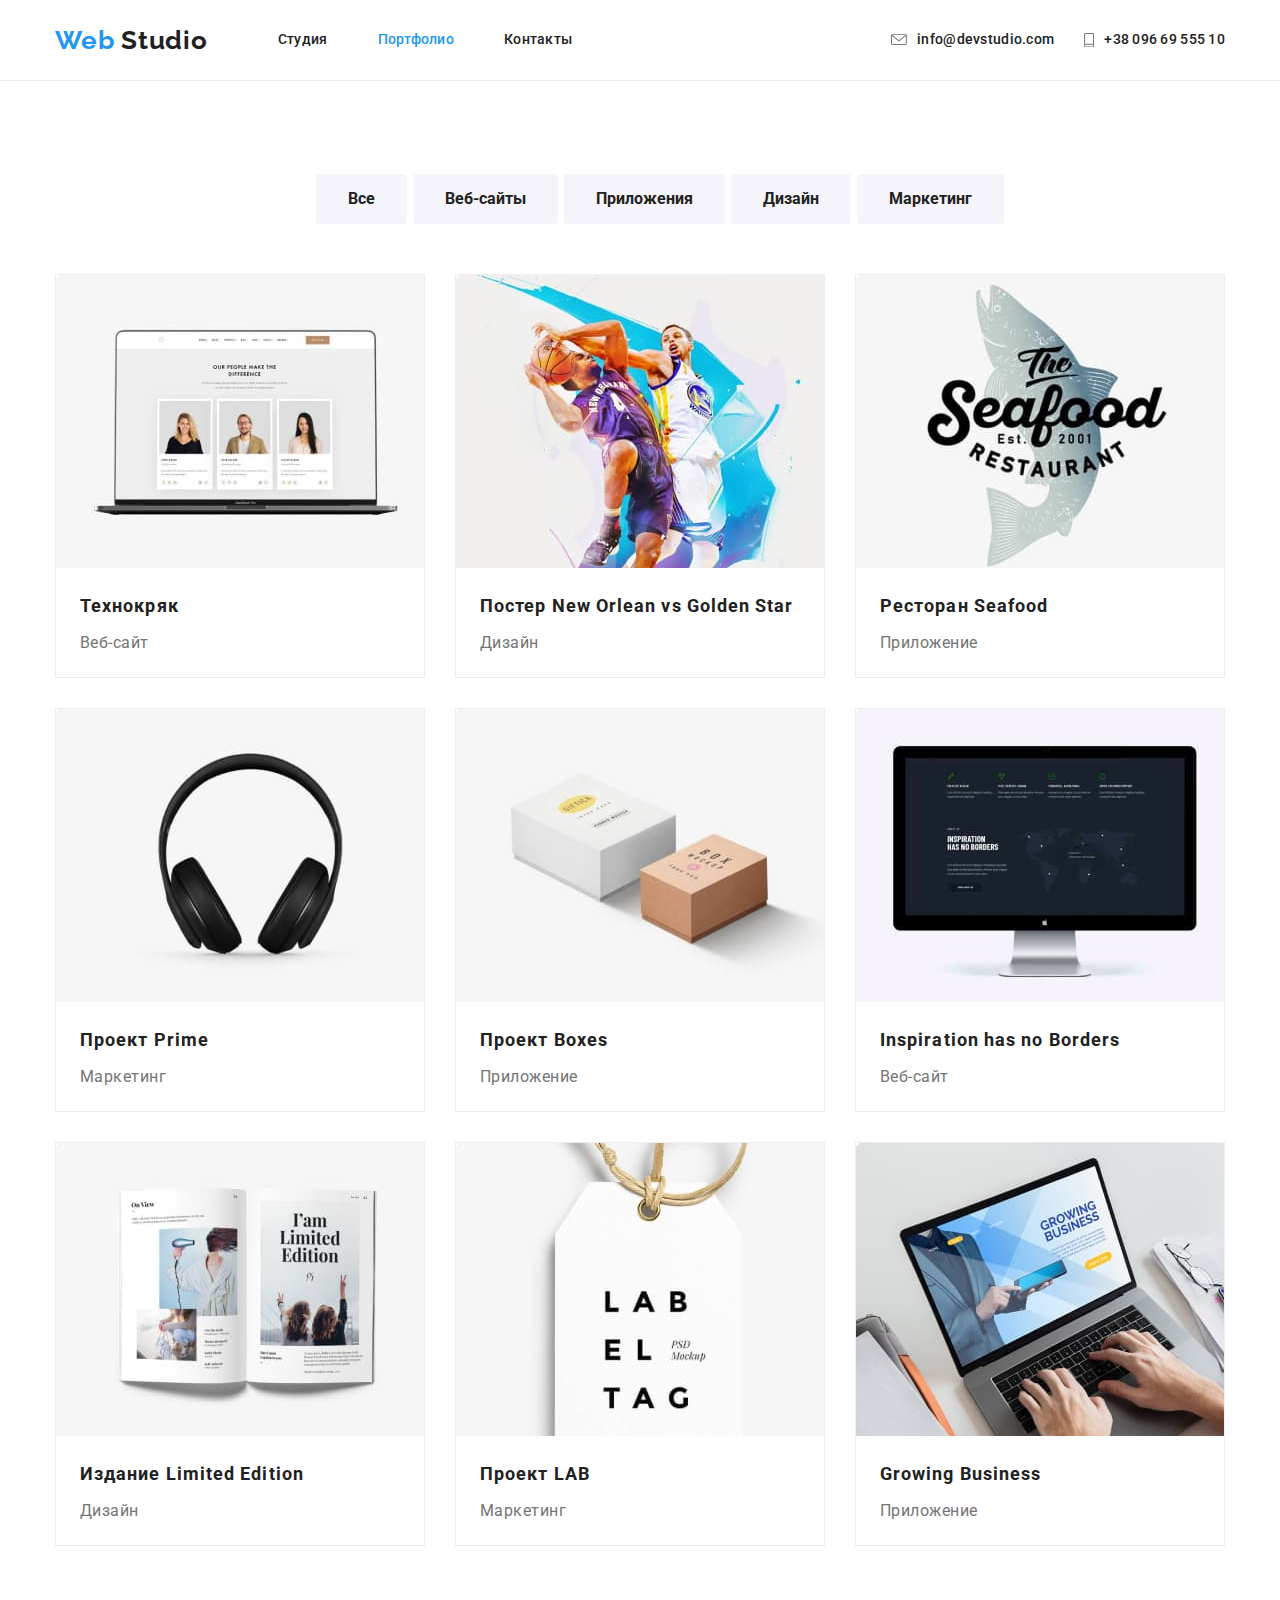
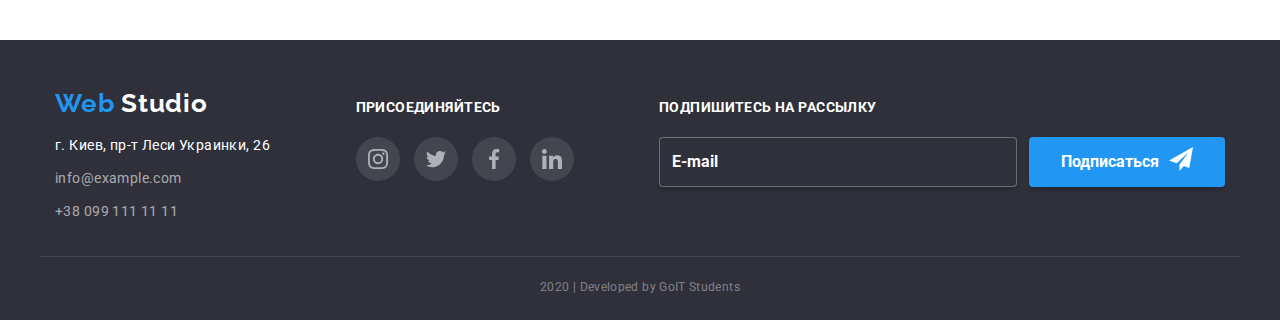
==== portfolio.html @ 6700b3bb "cloned" ====
<!DOCTYPE html>
<html lang="en">
  <head>
    <meta charset="UTF-8" />
    <meta name="viewport" content="width=device-width, initial-scale=1.0" />
    <title>Web Studio</title>
    <link
      rel="stylesheet"
      href="https://cdnjs.cloudflare.com/ajax/libs/modern-normalize/0.6.0/modern-normalize.min.css"
    />
    <link
      href="https://fonts.googleapis.com/css2?family=Raleway:wght@700&family=Roboto:wght@400;500;700;900&display=swap"
      rel="stylesheet"
    />
    <link rel="stylesheet" href="./css/style.css" />
  </head>

  <body>
    <!-- HEADDER -->

    <header class="header">
      <div class="container">
        <nav class="navigation">
          <a class="logo" href="./index.html"
            >Web&nbsp;<span class="logo logo--black">Studio</span></a
          >
          <ul class="navigation__list">
            <li class="navigation__item">
              <a class="navigation__ref" href="./index.html">Студия</a>
            </li>
            <li class="navigation__item">
              <a
                class="navigation__ref navigation__ref--active"
                href="./portfolio.html"
                >Портфолио</a
              >
            </li>
            <li class="navigation__item">
              <a class="navigation__ref" href="">Контакты</a>
            </li>
          </ul>
        </nav>
        <section class="contacts">
          <h2 class="contacts__title">Контакты</h2>
          <ul class="contacts__list">
            <li class="contacts__item">
              <a href="mailto:info@devstudio.com" class="contacts__ref">
                <svg class="contacts__svg" width="16" height="11.2">
                  <use href="./images/sprite.svg#mail"></use>
                </svg>
                info@devstudio.com</a
              >
            </li>
            <li class="contacts__item">
              <a href="tel:+380966955510" class="contacts__ref">
                <svg class="contacts__svg" width="10" height="14.94">
                  <use href="./images/sprite.svg#tel"></use>
                </svg>
                +38 096 69 555 10
              </a>
            </li>
          </ul>
        </section>
      </div>
    </header>

    <!-- FILTER-->
    <section class="filter">
      <h2 class="filter__title">Фильтр</h2>
      <div class="container">
        <ul class="filter__list">
          <li class="filter__button">
            <button class="button button--filter" type="button">Все</button>
          </li>
          <li class="filter__button">
            <button class="button button--filter" type="button">
              Веб-сайты
            </button>
          </li>
          <li class="filter__button">
            <button class="button button--filter" type="button">
              Приложения
            </button>
          </li>
          <li class="filter__button">
            <button class="button button--filter" type="button">
              Дизайн
            </button>
          </li>
          <li class="filter__button">
            <button class="button button--filter" type="button">
              Маркетинг
            </button>
          </li>
        </ul>
      </div>
    </section>

    <!-- PORTFOLIO-->
    <section class="works">
      <div class="container container--works">
        <ul class="works__list">
          <li class="works__item works__item--01">
            <a href="" class="works__ref">
              <h3 class="works__title">Технокряк</h3>
              <p class="works__belonging">Веб-сайт</p>
            </a>
          </li>
          <li class="works__item works__item--02">
            <a href="" class="works__ref">
              <h3 class="works__title">Постер New Orlean vs Golden Star</h3>
              <p class="works__belonging">Дизайн</p>
            </a>
          </li>
          <li class="works__item works__item--03">
            <a href="" class="works__ref">
              <h3 class="works__title">Ресторан Seafood</h3>
              <p class="works__belonging">Приложение</p>
            </a>
          </li>
          <li class="works__item works__item--04">
            <a href="" class="works__ref">
              <h3 class="works__title">Проект Prime</h3>
              <p class="works__belonging">Маркетинг</p>
            </a>
          </li>
          <li class="works__item works__item--05">
            <a href="" class="works__ref">
              <h3 class="works__title">Проект Boxes</h3>
              <p class="works__belonging">Приложение</p>
            </a>
          </li>
          <li class="works__item works__item--06">
            <a href="" class="works__ref">
              <h3 class="works__title">Inspiration has no Borders</h3>
              <p class="works__belonging">Веб-сайт</p>
            </a>
          </li>
          <li class="works__item works__item--07">
            <a href="" class="works__ref">
              <h3 class="works__title">Издание Limited Edition</h3>
              <p class="works__belonging">Дизайн</p>
            </a>
          </li>
          <li class="works__item works__item--08">
            <a href="" class="works__ref">
              <h3 class="works__title">Проект LAB</h3>
              <p class="works__belonging">Маркетинг</p>
            </a>
          </li>
          <li class="works__item works__item--09">
            <a href="" class="works__ref">
              <h3 class="works__title">Growing Business</h3>
              <p class="works__belonging">Приложение</p>
            </a>
          </li>
        </ul>
      </div>
    </section>
    <!-- FOOTER -->
    <footer class="footer">
      <div class="container container--horizontal">
        <div class="adress">
          <a class="logo logo--footer" href="./index.html"
            >Web&nbsp;<span class="logo logo--white">Studio</span></a
          >
          <address class="adress__adress">
            г. Киев, пр-т Леси Украинки, 26 <br />
            <span class="adress__adress adress__adress--transparend">
              info@example.com<br />
              +38 099 111 11 11
            </span>
          </address>
        </div>
        <div class="join">
          <p class="join__text">присоединяйтесь</p>
          <ul class="social-list">
            <li class="social-list__item social-list__item--tranparend">
              <!-- instagram -->

              <a class="social-list__ref" href="">
                <svg class="social-list__svg" width="20" height="20">
                  <use href="./images/sprite.svg#instagram"></use>
                </svg>
              </a>
            </li>
            <li class="social-list__item social-list__item--tranparend">
              <!-- twitter -->

              <a class="social-list__ref" href="">
                <svg class="social-list__svg" width="20" height="20">
                  <use href="./images/sprite.svg#twitter"></use>
                </svg>
              </a>
            </li>

            <li class="social-list__item social-list__item--tranparend">
              <!-- facebook -->

              <a class="social-list__ref" href="">
                <svg class="social-list__svg" width="20" height="20">
                  <use href="./images/sprite.svg#facebook"></use>
                </svg>
              </a>
            </li>
            <li class="social-list__item social-list__item--tranparend">
              <!-- linked in -->

              <a class="social-list__ref" href="">
                <svg class="social-list__svg" width="20" height="20">
                  <use href="./images/sprite.svg#linkedin"></use>
                </svg>
              </a>
            </li>
          </ul>
        </div>
        <div class="sign">
          <p class="sign__text">Подпишитесь на рассылку</p>
          <div class="sign__buttons">
            <a class="button sign__email" href="">E-mail</a>
            <a class="button sign__button" href=""
              >Подписаться
              <svg class="sign__svg" height="24" width="24">
                <use href="./images/sprite.svg#iconsend"></use>
              </svg>
            </a>
          </div>
        </div>
      </div>
      <p class="copyright">2020 | Developed by GoIT Students</p>
    </footer>
  </body>
</html>
---- css/style.css ----
:root {
  --primary-text-color: #757575;
  --title-text-color: #212121;
  --accent-color: #2196f3;
  --primary-white-color: #ffffff;
  --primary-logo-color: #afb1b8;
  --headder-border: #ececec;
  --grey-svg-color: #f5f4fa;
  --doing-subtitle: rgba(47, 48, 58, 0.8);
  --footer-color: #2f303a;
  --footer-social: rgba(255, 255, 255, 0.1);
  --copyright-text-color: rgba(255, 255, 255, 0.4);
  --works--border: #eeeeee;
}

html {
  box-sizing: border-box;
}

*,
*::before,
*::after {
  box-sizing: inherit;
}
body {
  font-family: Roboto, sans-serif;
}

.logo {
  display: inline-block;
  color: var(--accent-color);
  font-family: Raleway;
  font-weight: bold;
  font-size: 26px;
  line-height: 1.19;
  text-decoration: none;
  letter-spacing: 0.03em;
}
.logo:hover,
.logo:focus {
  color: var(--accent-color);
}
.logo--black {
  color: var(--title-text-color);
}
.navigation {
  display: flex;
  align-items: center;
}
.navigation__list {
  display: flex;
  list-style: none;
  margin: 0 0 0 70px;
  padding: 0;
}
.navigation__item:not(:last-child) {
  margin-right: 50px;
}
.navigation__ref {
  display: block;
  height: 80px;
  padding: 32px 0;

  font-family: Roboto;
  font-weight: 500;
  font-size: 14px;
  line-height: 1.14;
  letter-spacing: 0.02em;

  color: var(--title-text-color);
  text-decoration: none;
}
.navigation__ref:hover,
.navigation__ref:focus {
  color: var(--accent-color);
}

.navigation__ref:hover .navigation__item:after,
.navigation__ref:focus:after {
  border-bottom: 4px solid var(--accent-color);
}

.navigation__ref--active {
  color: var(--accent-color);
}
.contacts__title {
  display: none;
}
.contacts__list {
  list-style: none;
  display: flex;
  margin: 0;
  margin-left: auto;
  padding: 0;
}

.contacts__ref {
  display: flex;
  align-items: center;

  font-family: Roboto;
  font-weight: 500;
  font-size: 14px;
  line-height: 1.14;
  letter-spacing: 0.02em;

  color: var(--primary-text-color);

  text-decoration: none;
  color: var(--title-text-color);
}
.contacts__item:not(:last-child) {
  margin-right: 30px;
}
.contacts__ref:hover,
.contacts__ref:focus {
  color: var(--accent-color);
}
.contacts__svg {
  margin-right: 10px;

  --color3: var(--primary-text-color);
  --color5: var(--primary-text-color);
}

.contacts__ref:hover .contacts__svg,
.contacts__ref:focus .contacts__svg {
  --color3: var(--accent-color);
  --color5: var(--accent-color);
}

.container {
  margin-left: auto;
  margin-right: auto;
  width: 1200px;
  display: flex;
  align-items: center;
  justify-content: space-between;
  padding-left: 15px;
  padding-right: 15px;
}
header {
  border-bottom: 1px solid var(--headder-border);
}
.hero__title {
  display: block;
  margin: 0 0 30px 0;
  padding: 0;
  width: 696px;

  font-family: Roboto;
  font-weight: 900;
  font-size: 44px;
  line-height: 1.37;

  text-align: center;
  letter-spacing: 0.06em;
  text-transform: uppercase;

  color: var(--primary-white-color);
}
.hero {
  margin-left: auto;
  margin-right: auto;
  max-width: 1600px;
  height: 600px;

  background-image: linear-gradient(
      rgba(47, 48, 58, 0.8),
      rgba(47, 48, 58, 0.8)
    ),
    url('../images/Headerimg.jpg');
  background-color: rgba(47, 48, 58, 0.8);

  background-repeat: no-repeat;
  padding-top: 200px;
  padding-bottom: 200px;
}
.container--hero {
  flex-direction: column;
}
.button {
  display: block;
  height: 50px;
  /* margin-top: 38px; */
  padding: 10px 32px;

  font-family: Roboto;
  font-weight: bold;
  font-size: 16px;
  line-height: 1.9;
  text-decoration: none;
  color: var(--primary-white-color);

  background-color: var(--accent-color);
  box-shadow: 0px 4px 4px rgba(0, 0, 0, 0.15);
  border-radius: 4px;
}
.button:hover,
.button:focus {
  color: var(--accent-color);
  background-color: var(--primary-white-color);
}
/* advantages */

.advantages__heading {
  display: none;
}
.advantages__list {
  display: flex;
  margin: 0;
  padding: 94px 0;

  border-bottom: 1px solid var(--headder-border);

  list-style: none;
}
.advantages__item {
  margin: 0;
  padding: 0;
}

.advantages__svg-container {
  display: flex;
  align-items: center;
  justify-content: center;
  height: 120px;
  margin-bottom: 30px;

  background-color: var(--grey-svg-color);

  border-radius: 4px;
}
.advantages__title {
  margin: 0 0 10px 0;
  width: 270px;

  font-weight: 700;
  font-size: 14px;
  line-height: 1.14;
  letter-spacing: 0.03em;
  text-transform: uppercase;

  color: var(--title-text-color);
}

.advantages__text {
  margin: 0;
  width: 270px;

  font-weight: 400;
  font-size: 14px;
  line-height: 1.71;
  letter-spacing: 0.03em;

  color: var(--primary-text-color);
}
.advantages__item:not(:last-child) {
  margin-right: 30px;
}
.doing__title {
  margin: 0 0 50px;

  text-align: center;
  font-weight: 700;
  font-size: 36px;
  line-height: 1.17;
  letter-spacing: 0.03em;
}
.doing__list {
  display: flex;
  width: 1170px;
  align-items: center;
  justify-content: space-between;

  margin: 0;
  padding: 0;

  list-style: none;
}
.doing__subtitle {
  width: 370px;
  height: 70px;
  display: block;
  padding: 27px 0;
  position: relative;
  z-index: 1;
  /* не знаю почему -73. Вроде должно быть 70, но так вылазит картинка */
  margin: -73px 0 0 0;

  text-align: center;
  font-weight: bold;
  font-size: 14px;
  line-height: 1.14;
  letter-spacing: 0.03em;
  text-transform: uppercase;

  color: var(--primary-white-color);
  background-color: var(--doing-subtitle);

  /* border-radius: 0px 0px 4px 4px; */
}
.doing__ref {
  text-decoration: none;
}
.doing {
  padding: 94px 0;
}

/* .doing__img {
   border-radius: 4px; 
} */

.container--doing {
  display: flex;
  flex-direction: column;
}

/* OUR TEAM */

.container--our-team {
  flex-direction: column;
  padding: 94px 0;
}
.our-team__title {
  margin-top: 0;
  margin-bottom: 50px;

  font-weight: 700;
  font-size: 36px;
  line-height: 1.17;
  text-align: center;
  letter-spacing: 0.03em;

  color: var(--title-text-color);
}

.our-team {
  background-color: var(--grey-svg-color);
}
.our-team__card {
  padding: 30px 32px 24px 32px;

  background: var(--primary-white-color);

  box-shadow: 0px 2px 1px rgba(0, 0, 0, 0.2), 0px 1px 1px rgba(0, 0, 0, 0.14),
    0px 1px 3px rgba(0, 0, 0, 0.12);
  border-radius: 0 0 4px 4px;
}

.our-team__list {
  width: 1170px;
  display: flex;
  flex-direction: row;
  align-items: center;
  justify-content: space-between;

  list-style: none;
  margin: 0;
  padding: 0;
}

.our-team__member:before {
  content: '';
  display: block;
  width: 270px;
  height: 260px;

  border-radius: 4px 4px 0px 0px;

  box-shadow: 0px 2px 1px rgba(0, 0, 0, 0.2), 0px 1px 1px rgba(0, 0, 0, 0.14),
    0px 1px 3px rgba(0, 0, 0, 0.12);
}

.our-team__member--01:before {
  background-image: url('../images/johnSmith.jpg');
}
.our-team__member--02:before {
  background-image: url('../images/martaSteward.jpg');
}
.our-team__member--03:before {
  background-image: url('../images/robertJakis.jpg');
}
.our-team__member--04:before {
  background-image: url('../images/martinDoe.jpg');
}

.our-team__name {
  margin: 0 0 10px 0;

  font-weight: 500;
  font-size: 16px;
  line-height: 1.19;

  text-align: center;
  letter-spacing: 0.03em;

  color: var(--title-text-color);
}
.our-team__profession {
  margin: 0 0 16px 0;
  padding: 0;
  text-align: center;

  font-weight: normal;
  font-size: 16px;
  line-height: 1.19;

  letter-spacing: 0.03em;

  color: var(--primary-text-color);
}
.social-list {
  padding: 0;
  margin: 0;
  text-align: center;
}

.social-list__svg {
  --color1: var(--primary-logo-color);
}

.social-list__item {
  display: inline-flex;
  justify-content: center;
  align-items: center;
  height: 44px;
  width: 44px;
  border-radius: 50%;
}
.social-list__item:not(:last-child) {
  margin-right: 10px;
}
.social-list__ref {
  display: inline-flex;
  justify-content: center;
  align-items: center;
}

.social-list__item:hover,
.social-list__item:focus {
  background-color: var(--accent-color);
}
.social-list__item:hover .social-list__svg,
.social-list__item:focus .social-list__svg {
  --color1: var(--primary-white-color);
}

/* CLIENTS */

.clients__container {
  flex-direction: column;
  padding: 94px 0;
}
.clients-title {
  margin: 0 0 50px 0;

  font-weight: 700;
  font-size: 36px;
  line-height: 1.17;

  letter-spacing: 0.03em;

  color: var(--title-text-color);
}
.clients__list {
  width: 1170px;
  display: flex;
  list-style: none;
  flex-direction: row;
  justify-content: space-between;
  margin: 0;
  padding-left: 0;
}
.clients__item {
  display: flex;
  justify-content: center;
  align-items: center;
  width: 170px;
  height: 90px;

  cursor: pointer;

  border: 1px solid var(--grey-svg-color);
  border-radius: 4px;
}
.clients__svg {
  --color1: var(--primary-logo-color);
  position: center;
}

.clients__item:hover,
.clients__item:focus {
  border: 1px solid var(--accent-color);
}
.clients__item:hover .clients__svg,
.clients__item:focus .clients__svg {
  --color1: var(--accent-color);
}

/* FOOTER */

.footer {
  padding-top: 48px;
  padding-bottom: 21px;
  background-color: var(--footer-color);
}
.logo--footer {
  margin-bottom: 10px;
}
.logo--white {
  color: var(--primary-white-color);
}
.adress__adress {
  font-style: normal;
  font-weight: 400;
  font-size: 14px;
  line-height: 2.36;

  letter-spacing: 0.03em;

  color: var(--primary-white-color);
}

.adress__adress--transparend {
  font-weight: normal;
  font-size: 14px;
  line-height: 1.71;

  letter-spacing: 0.03em;

  color: rgba(255, 255, 255, 0.6);
}

.container--horizontal {
  align-items: baseline;
}
.join__text {
  margin: 0 0 21px 0;
  font-weight: 700;
  font-size: 14px;
  line-height: 1.14;
  letter-spacing: 0.03em;
  text-transform: uppercase;

  color: var(--primary-white-color);
}
.social-list__item--tranparend {
  background-color: var(--footer-social);
}
.social-list__item--tranparend:not(:last-child) {
  margin-right: 10px;
}
.sign__buttons {
  display: flex;
}
.sign__text {
  margin: 0 0 21px 0;
  font-weight: 700;
  font-size: 14px;
  line-height: 1.14;
  letter-spacing: 0.03em;
  text-transform: uppercase;

  color: var(--primary-white-color);
}
.sign__email {
  display: flex;
  align-items: center;
  margin: 0 12px 0 0;
  padding: 18px 12px;

  width: 358px;
  height: 50px;

  border: 1px solid rgba(255, 255, 255, 0.3);

  box-shadow: 0px 4px 4px rgba(0, 0, 0, 0.15);
  border-radius: 4px;
  background-color: var(--footer-color);
}
.sign__button {
  display: flex;
  margin: 0;
}
.sign__svg {
  margin-left: 10px;
}
.sign__button:hover .sign__svg {
  --color4: var(--accent-color);
}
.container--horizontal {
  padding-bottom: 28px;
  border-bottom: 1px solid var(--footer-social);
}
.copyright {
  margin: 18px 0 0 0;
  font-weight: 400;
  font-size: 12px;
  line-height: 2;

  text-align: center;
  letter-spacing: 0.03em;

  color: var(--copyright-text-color);
}

/* <!-- FILTER--> */

.filter__title {
  display: none;
}

.filter__list {
  display: flex;
  list-style: none;
  justify-content: center;
  width: 1170px;
  margin: 0;
  padding-top: 93px;
  padding-bottom: 50px;
}
.button--filter {
  margin-top: 0;

  cursor: pointer;

  color: var(--title-text-color);
  border: 0;
  background: var(--grey-svg-color);
  box-shadow: none;
}

.filter__button:not(:last-child) {
  margin-right: 6px;
}

.button--filter:hover,
.button--filter:focus {
  color: var(--primary-white-color);
  background: var(--accent-color);
  box-shadow: 0px 2px 2px rgba(0, 0, 0, 0.12), 0px 1px 2px rgba(0, 0, 0, 0.08),
    0px 3px 1px rgba(0, 0, 0, 0.1);
}

/* <!-- PORTFOLIO--> */
/* .works {
} */
/* .container--works {
} */
.works__list {
  padding-bottom: 94px;
  padding-left: 0;
  margin: 0;
  width: 1170;
  list-style: none;
  display: flex;
  flex-wrap: wrap;
  justify-content: space-between;
  align-items: center;
}
/* .works__item {
} */
.works__item:before {
  content: '';
  display: block;
  width: 370px;
  height: 294px;
  position: center;

  border-left: 1px solid var(--works--border);
  border-right: 1px solid var(--works--border);
  border-top: 1px solid var(--works--border);
}
.works__item:hover,
.works__item:focus {
  box-shadow: 1px 4px 6px rgba(0, 0, 0, 0.16), 0px 4px 4px rgba(0, 0, 0, 0.06),
    0px 1px 1px rgba(0, 0, 0, 0.12);
}
.works__item--01:before {
  background-image: url('../images/pic01.jpg');
}
.works__item--02:before {
  background-image: url('../images/pic02.jpg');
}
.works__item--03:before {
  background-image: url('../images/pic03.jpg');
}
.works__item--04:before {
  background-image: url('../images/pic04.jpg');
}
.works__item--05:before {
  background-image: url('../images/pic05.jpg');
}
.works__item--06:before {
  background-image: url('../images/pic06.jpg');
}
.works__item--07:before {
  background-image: url('../images/pic07.jpg');
}
.works__item--08:before {
  background-image: url('../images/pic08.jpg');
}
.works__item--09:before {
  background-image: url('../images/pic09.jpg');
}
.works__item:nth-child(-n + 6) {
  margin-bottom: 30px;
}
.works__ref {
  display: block;
  padding: 20px 24px;
  width: 370px;
  height: 110px;
  text-decoration: none;
  background: var(--primary-white-color);
  border-left: 1px solid var(--works--border);
  border-right: 1px solid var(--works--border);
  border-bottom: 1px solid var(--works--border);
}

.works__title {
  margin: 0 0 4px 0;
  padding: 0;
  font-weight: 700;
  font-size: 18px;
  line-height: 2;

  letter-spacing: 0.06em;

  color: var(--title-text-color);
}

.works__belonging {
  margin: 0;
  padding: 0;
  font-weight: 400;
  font-size: 16px;
  line-height: 1.87;

  letter-spacing: 0.03em;

  color: var(--primary-text-color);
}
.visually-hidden {
  position: absolute;
  width: 1px;
  height: 1px;
  margin: -1px;
  border: 0px;
  padding: 0px;
  clip: rect(0 0 0 0);
  overflow: hidden;
}
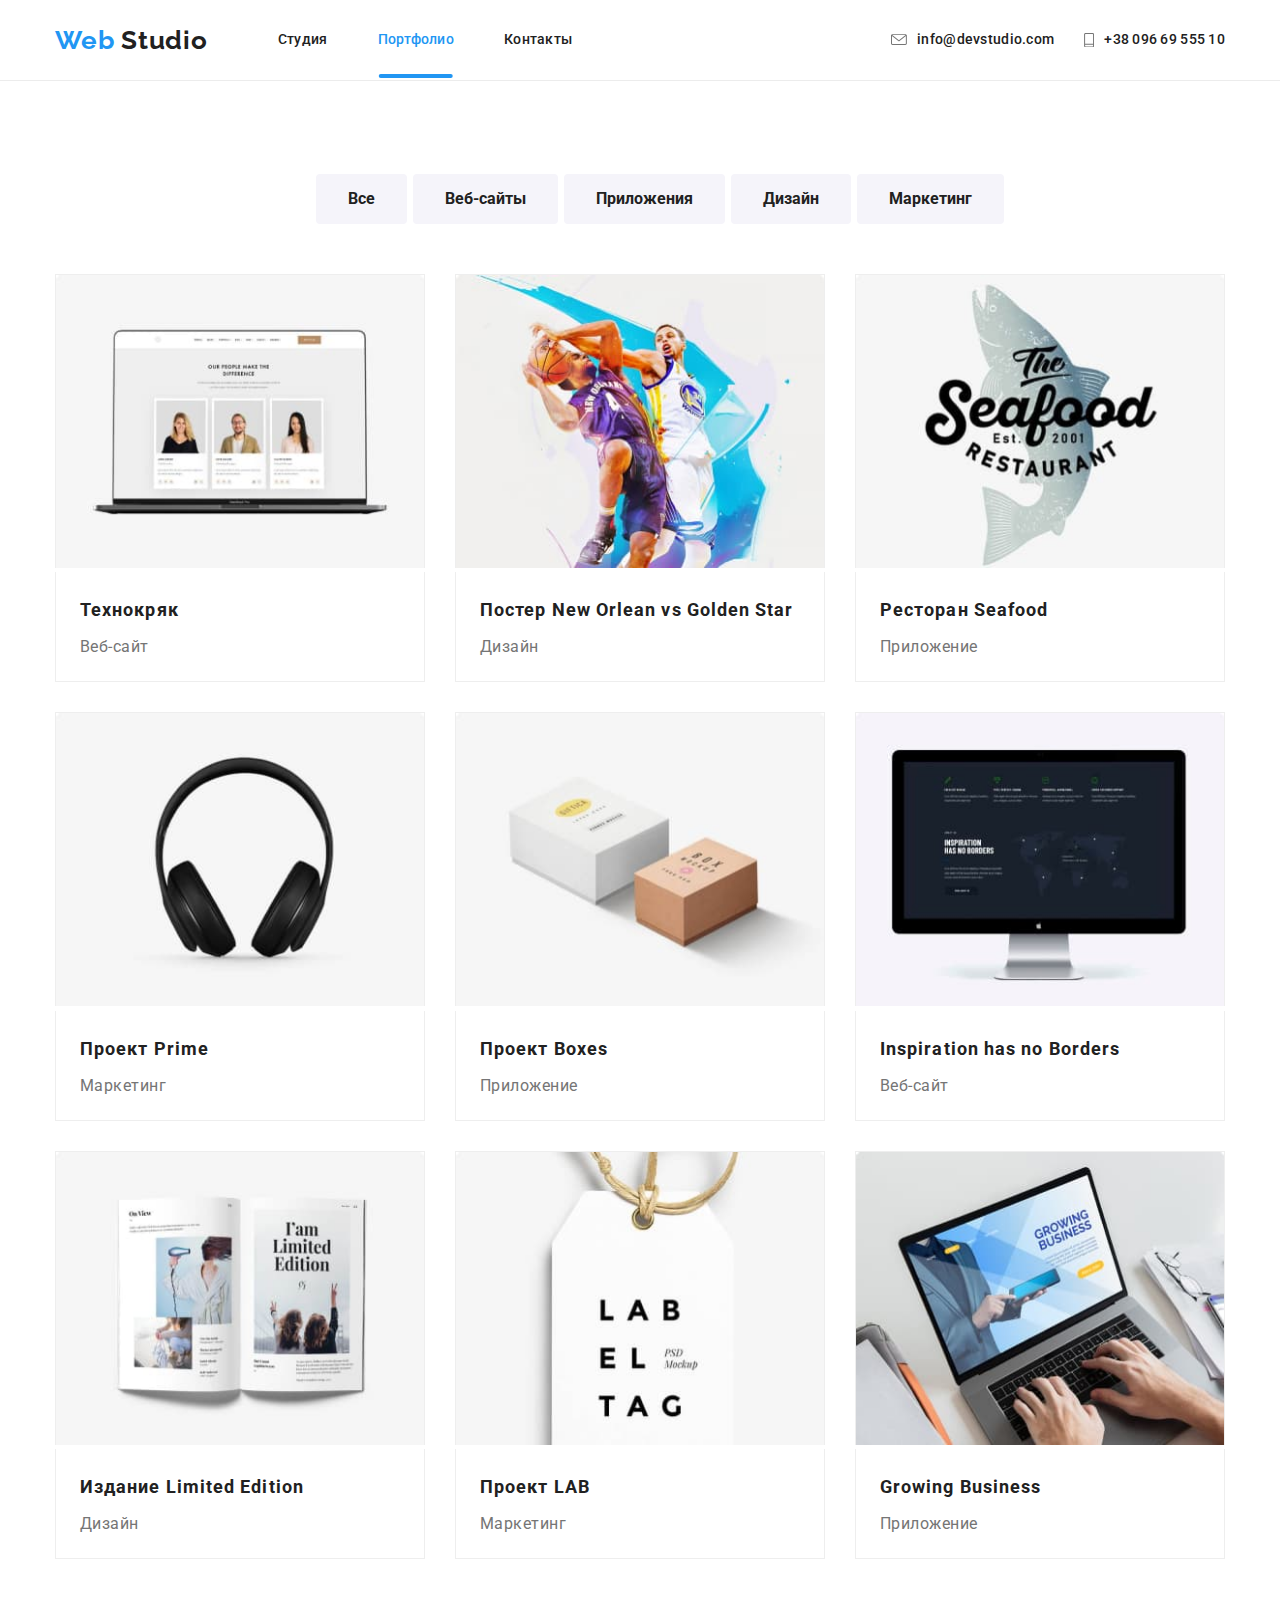
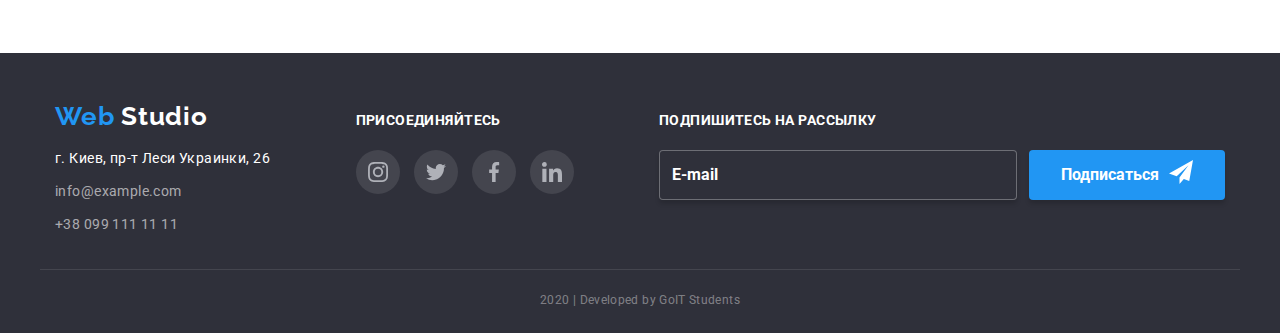
==== commit 24e8258b: "animation added" ====
--- a/portfolio.html
+++ b/portfolio.html
@@ -101,54 +101,180 @@
       <div class="container container--works">
         <ul class="works__list">
           <li class="works__item works__item--01">
+            <div class="works__overlay">
+              <img
+                class="works__picture"
+                width="370"
+                height="294"
+                src="./images/pic01.jpg"
+                alt="Ноутбук"
+              />
+              <p class="works__overlay--text">
+                Технокряк это современная площадка распространения коронавируса.
+                Компании используют эту платформу для цифрового шпионажа и атак
+                на защищённые сервера конкурентов.
+              </p>
+            </div>
             <a href="" class="works__ref">
               <h3 class="works__title">Технокряк</h3>
               <p class="works__belonging">Веб-сайт</p>
             </a>
           </li>
           <li class="works__item works__item--02">
+            <div class="works__overlay">
+              <img
+                class="works__picture"
+                width="370"
+                height="294"
+                src="./images/pic02.jpg"
+                alt="Баскетбол"
+              />
+              <p class="works__overlay--text">
+                Технокряк это современная площадка распространения коронавируса.
+                Компании используют эту платформу для цифрового шпионажа и атак
+                на защищённые сервера конкурентов.
+              </p>
+            </div>
             <a href="" class="works__ref">
               <h3 class="works__title">Постер New Orlean vs Golden Star</h3>
               <p class="works__belonging">Дизайн</p>
             </a>
           </li>
           <li class="works__item works__item--03">
+            <div class="works__overlay">
+              <img
+                class="works__picture"
+                width="370"
+                height="294"
+                src="./images/pic03.jpg"
+                alt="Ресторан"
+              />
+              <p class="works__overlay--text">
+                Технокряк это современная площадка распространения коронавируса.
+                Компании используют эту платформу для цифрового шпионажа и атак
+                на защищённые сервера конкурентов.
+              </p>
+            </div>
             <a href="" class="works__ref">
               <h3 class="works__title">Ресторан Seafood</h3>
               <p class="works__belonging">Приложение</p>
             </a>
           </li>
           <li class="works__item works__item--04">
+            <div class="works__overlay">
+              <img
+                class="works__picture"
+                width="370"
+                height="294"
+                src="./images/pic04.jpg"
+                alt="Наушники"
+              />
+              <p class="works__overlay--text">
+                Технокряк это современная площадка распространения коронавируса.
+                Компании используют эту платформу для цифрового шпионажа и атак
+                на защищённые сервера конкурентов.
+              </p>
+            </div>
             <a href="" class="works__ref">
               <h3 class="works__title">Проект Prime</h3>
               <p class="works__belonging">Маркетинг</p>
             </a>
           </li>
           <li class="works__item works__item--05">
+            <div class="works__overlay">
+              <img
+                class="works__picture"
+                width="370"
+                height="294"
+                src="./images/pic05.jpg"
+                alt="Коробочки"
+              />
+              <p class="works__overlay--text">
+                Технокряк это современная площадка распространения коронавируса.
+                Компании используют эту платформу для цифрового шпионажа и атак
+                на защищённые сервера конкурентов.
+              </p>
+            </div>
             <a href="" class="works__ref">
               <h3 class="works__title">Проект Boxes</h3>
               <p class="works__belonging">Приложение</p>
             </a>
           </li>
           <li class="works__item works__item--06">
+            <div class="works__overlay">
+              <img
+                class="works__picture"
+                width="370"
+                height="294"
+                src="./images/pic06.jpg"
+                alt="Компьютер"
+              />
+              <p class="works__overlay--text">
+                Технокряк это современная площадка распространения коронавируса.
+                Компании используют эту платформу для цифрового шпионажа и атак
+                на защищённые сервера конкурентов.
+              </p>
+            </div>
             <a href="" class="works__ref">
               <h3 class="works__title">Inspiration has no Borders</h3>
               <p class="works__belonging">Веб-сайт</p>
             </a>
           </li>
           <li class="works__item works__item--07">
+            <div class="works__overlay">
+              <img
+                class="works__picture"
+                width="370"
+                height="294"
+                src="./images/pic07.jpg"
+                alt="Журнал"
+              />
+              <p class="works__overlay--text">
+                Технокряк это современная площадка распространения коронавируса.
+                Компании используют эту платформу для цифрового шпионажа и атак
+                на защищённые сервера конкурентов.
+              </p>
+            </div>
             <a href="" class="works__ref">
               <h3 class="works__title">Издание Limited Edition</h3>
               <p class="works__belonging">Дизайн</p>
             </a>
           </li>
           <li class="works__item works__item--08">
+            <div class="works__overlay">
+              <img
+                class="works__picture"
+                width="370"
+                height="294"
+                src="./images/pic08.jpg"
+                alt="Бирка"
+              />
+              <p class="works__overlay--text">
+                Технокряк это современная площадка распространения коронавируса.
+                Компании используют эту платформу для цифрового шпионажа и атак
+                на защищённые сервера конкурентов.
+              </p>
+            </div>
             <a href="" class="works__ref">
               <h3 class="works__title">Проект LAB</h3>
               <p class="works__belonging">Маркетинг</p>
             </a>
           </li>
           <li class="works__item works__item--09">
+            <div class="works__overlay">
+              <img
+                class="works__picture"
+                width="370"
+                height="294"
+                src="./images/pic09.jpg"
+                alt="Ноутбук"
+              />
+              <p class="works__overlay--text">
+                Технокряк это современная площадка распространения коронавируса.
+                Компании используют эту платформу для цифрового шпионажа и атак
+                на защищённые сервера конкурентов.
+              </p>
+            </div>
             <a href="" class="works__ref">
               <h3 class="works__title">Growing Business</h3>
               <p class="works__belonging">Приложение</p>
--- a/css/style.css
+++ b/css/style.css
@@ -57,6 +57,8 @@
   margin-right: 50px;
 }
 .navigation__ref {
+  position: relative;
+
   display: block;
   height: 80px;
   padding: 32px 0;
@@ -82,6 +84,22 @@
 
 .navigation__ref--active {
   color: var(--accent-color);
+}
+
+.navigation__ref--active:after {
+  position: absolute;
+  bottom: 0;
+  left: 50%;
+  transform: translate(-50%, -50%);
+
+  content: '';
+  display: block;
+  width: calc(100% - 2px);
+  height: 4px;
+
+  border-radius: 2px;
+
+  background-color: var(--accent-color);
 }
 .contacts__title {
   display: none;
@@ -279,14 +297,16 @@
   list-style: none;
 }
 .doing__subtitle {
-  width: 370px;
-  height: 70px;
-  display: block;
-  padding: 27px 0;
   position: relative;
   z-index: 1;
   /* не знаю почему -73. Вроде должно быть 70, но так вылазит картинка */
+
   margin: -73px 0 0 0;
+  padding: 27px 0;
+
+  display: block;
+  width: 370px;
+  height: 70px;
 
   text-align: center;
   font-weight: bold;
@@ -661,52 +681,100 @@
 }
 /* .works__item {
 } */
-.works__item:before {
-  content: '';
-  display: block;
-  width: 370px;
-  height: 294px;
-  position: center;
-
+
+.works__picture {
   border-left: 1px solid var(--works--border);
   border-right: 1px solid var(--works--border);
   border-top: 1px solid var(--works--border);
 }
+.works__overlay {
+  position: relative;
+  /* display: block;
+  width: 370px;
+  height: 294px; */
+}
+
+.works__overlay:before {
+  position: absolute;
+  bottom: 0;
+  left: 0;
+
+  content: '';
+  display: inline-block;
+  width: 100%;
+  height: 100%;
+  background-color: var(--accent-color);
+
+  opacity: 0;
+
+  /* pointer-events: none; */
+}
+
+@keyframes overlay {
+  from {
+    opacity: 0;
+    height: 0;
+  }
+  to {
+    opacity: 0.9;
+    height: 100%;
+  }
+}
+
+.works__item:hover .works__overlay:before,
+.works__item:focus .works__overlay:before {
+  animation-name: overlay;
+  animation-duration: 250ms;
+  animation-direction: normal;
+  animation-iteration-count: 1;
+  animation-fill-mode: forwards;
+  animation-timing-function: cubic-bezier(0.4, 0, 0.2, 1);
+}
+.works__overlay--text {
+  position: absolute;
+  top: 50%;
+  left: 50%;
+  transform: translate(-50%, -50%);
+
+  display: block;
+  width: 322px;
+  margin: 0;
+
+  font-weight: normal;
+  font-size: 18px;
+  line-height: 1.56;
+
+  letter-spacing: 0.03em;
+
+  color: var(--primary-white-color);
+  opacity: 0;
+}
+.works__item:hover .works__overlay--text,
+.works__item:focus .works__overlay--text {
+  animation-name: animationName;
+  animation-duration: 1s;
+  animation-iteration-count: 1;
+  animation-fill-mode: forwards;
+}
+@keyframes animationName {
+  from {
+    opacity: 0;
+  }
+  to {
+    opacity: 1;
+  }
+}
+
 .works__item:hover,
 .works__item:focus {
   box-shadow: 1px 4px 6px rgba(0, 0, 0, 0.16), 0px 4px 4px rgba(0, 0, 0, 0.06),
     0px 1px 1px rgba(0, 0, 0, 0.12);
 }
-.works__item--01:before {
-  background-image: url('../images/pic01.jpg');
-}
-.works__item--02:before {
-  background-image: url('../images/pic02.jpg');
-}
-.works__item--03:before {
-  background-image: url('../images/pic03.jpg');
-}
-.works__item--04:before {
-  background-image: url('../images/pic04.jpg');
-}
-.works__item--05:before {
-  background-image: url('../images/pic05.jpg');
-}
-.works__item--06:before {
-  background-image: url('../images/pic06.jpg');
-}
-.works__item--07:before {
-  background-image: url('../images/pic07.jpg');
-}
-.works__item--08:before {
-  background-image: url('../images/pic08.jpg');
-}
-.works__item--09:before {
-  background-image: url('../images/pic09.jpg');
-}
+
 .works__item:nth-child(-n + 6) {
   margin-bottom: 30px;
 }
+
 .works__ref {
   display: block;
   padding: 20px 24px;
